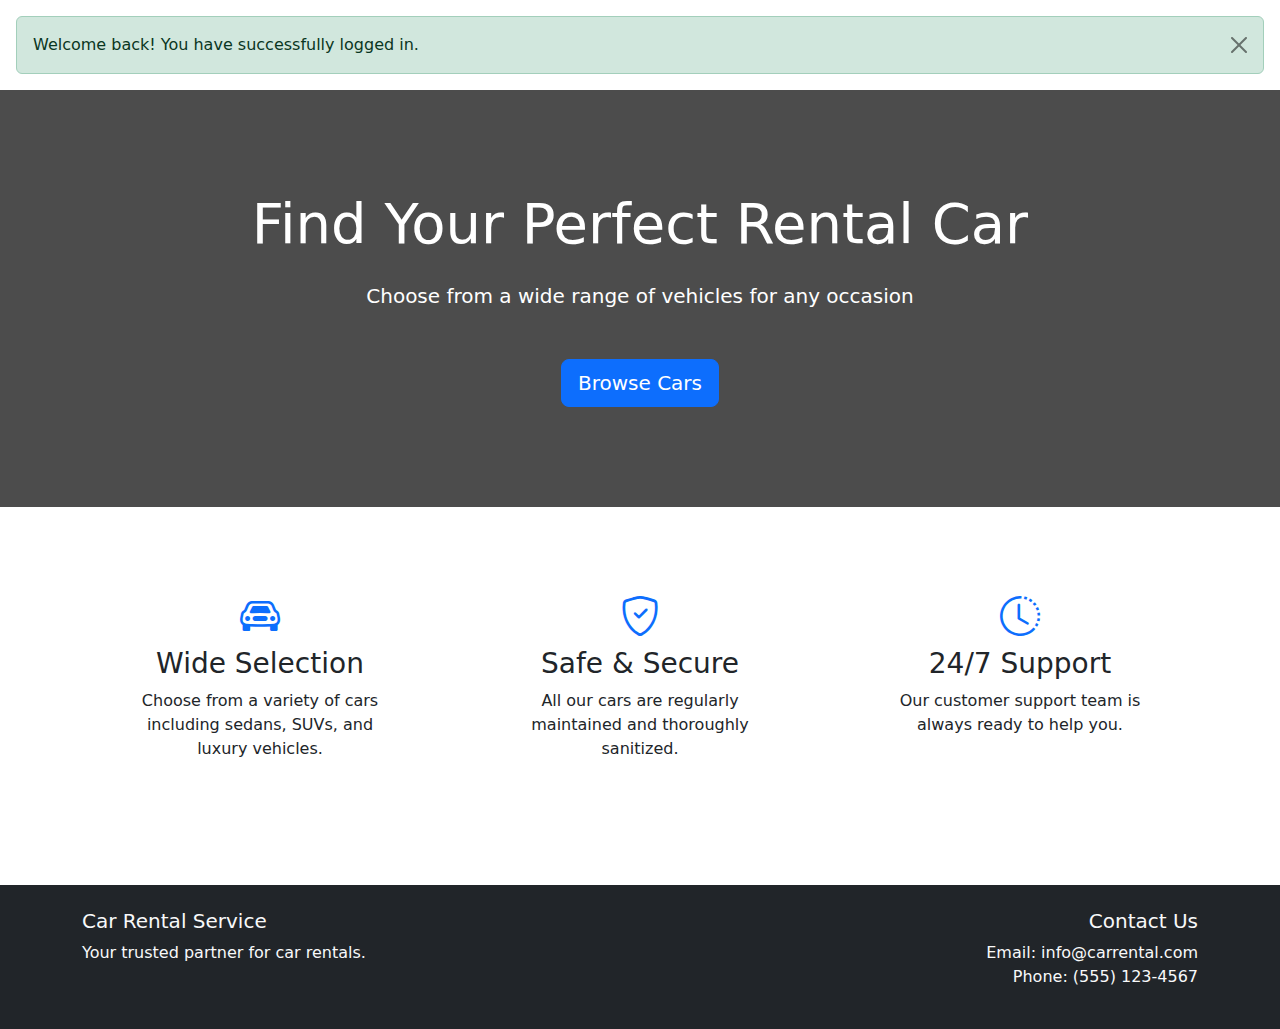
==== target/classes/templates/index.html @ 2fb38b78 "first commit" ====
<!DOCTYPE html>
<html xmlns:th="http://www.thymeleaf.org"
      xmlns:sec="http://www.thymeleaf.org/extras/spring-security"
      xmlns:layout="http://www.ultraq.net.nz/thymeleaf/layout"
      layout:decorate="~{layout}">
<head>
    <meta charset="UTF-8">
    <meta name="viewport" content="width=device-width, initial-scale=1.0">
    <title>Welcome - Car Rental Service</title>
    <link href="https://cdn.jsdelivr.net/npm/bootstrap@5.1.3/dist/css/bootstrap.min.css" rel="stylesheet">
    <link rel="stylesheet" href="https://cdn.jsdelivr.net/npm/bootstrap-icons@1.7.2/font/bootstrap-icons.css">
    <style>
        .hero-section {
            background: linear-gradient(rgba(0, 0, 0, 0.7), rgba(0, 0, 0, 0.7)),
                        url('https://images.unsplash.com/photo-1485291571150-772bcfc10da5?auto=format&fit=crop&w=1920&q=80');
            background-size: cover;
            background-position: center;
            color: white;
            padding: 100px 0;
            margin-bottom: 40px;
        }
        .feature-card {
            border: none;
            transition: transform 0.3s;
            margin-bottom: 20px;
        }
        .feature-card:hover {
            transform: translateY(-10px);
        }
        .feature-icon {
            font-size: 2.5rem;
            color: #0d6efd;
            margin-bottom: 1rem;
        }
    </style>
</head>
<body>
    <div layout:fragment="content">
        <!-- Success Message -->
        <div th:if="${param.login_success}" class="alert alert-success alert-dismissible fade show m-3" role="alert" id="loginAlert">
            Welcome back! You have successfully logged in.
            <button type="button" class="btn-close" data-bs-dismiss="alert" aria-label="Close"></button>
        </div>

        <!-- Hero Section -->
        <section class="hero-section text-center">
            <div class="container">
                <h1 class="display-4 mb-4">Find Your Perfect Rental Car</h1>
                <p class="lead mb-5">Choose from a wide range of vehicles for any occasion</p>
                <a href="/cars" class="btn btn-primary btn-lg">Browse Cars</a>
            </div>
        </section>

        <!-- Features Section -->
        <section class="container mb-5">
            <div class="row">
                <div class="col-md-4">
                    <div class="card feature-card text-center p-4">
                        <div class="card-body">
                            <i class="bi bi-car-front feature-icon"></i>
                            <h3>Wide Selection</h3>
                            <p>Choose from a variety of cars including sedans, SUVs, and luxury vehicles.</p>
                        </div>
                    </div>
                </div>
                <div class="col-md-4">
                    <div class="card feature-card text-center p-4">
                        <div class="card-body">
                            <i class="bi bi-shield-check feature-icon"></i>
                            <h3>Safe & Secure</h3>
                            <p>All our cars are regularly maintained and thoroughly sanitized.</p>
                        </div>
                    </div>
                </div>
                <div class="col-md-4">
                    <div class="card feature-card text-center p-4">
                        <div class="card-body">
                            <i class="bi bi-clock-history feature-icon"></i>
                            <h3>24/7 Support</h3>
                            <p>Our customer support team is always ready to help you.</p>
                        </div>
                    </div>
                </div>
            </div>
        </section>

        <!-- Footer -->
        <footer class="bg-dark text-light py-4">
            <div class="container">
                <div class="row">
                    <div class="col-md-6">
                        <h5>Car Rental Service</h5>
                        <p>Your trusted partner for car rentals.</p>
                    </div>
                    <div class="col-md-6 text-md-end">
                        <h5>Contact Us</h5>
                        <p>Email: info@carrental.com<br>Phone: (555) 123-4567</p>
                    </div>
                </div>
            </div>
        </footer>
    </div>

    <script src="https://cdn.jsdelivr.net/npm/bootstrap@5.1.3/dist/js/bootstrap.bundle.min.js"></script>
    <script th:inline="javascript">
        document.addEventListener('DOMContentLoaded', function() {
            // Auto-hide alert after 5 seconds
            var alertElement = document.getElementById('loginAlert');
            if (alertElement) {
                setTimeout(function() {
                    var bsAlert = new bootstrap.Alert(alertElement);
                    bsAlert.close();
                }, 5000);
            }

            // Clean up URL parameters
            if (window.history.replaceState) {
                var cleanUrl = window.location.protocol + "//" + window.location.host + window.location.pathname;
                window.history.replaceState({}, document.title, cleanUrl);
            }
        });
    </script>
</body>
</html>
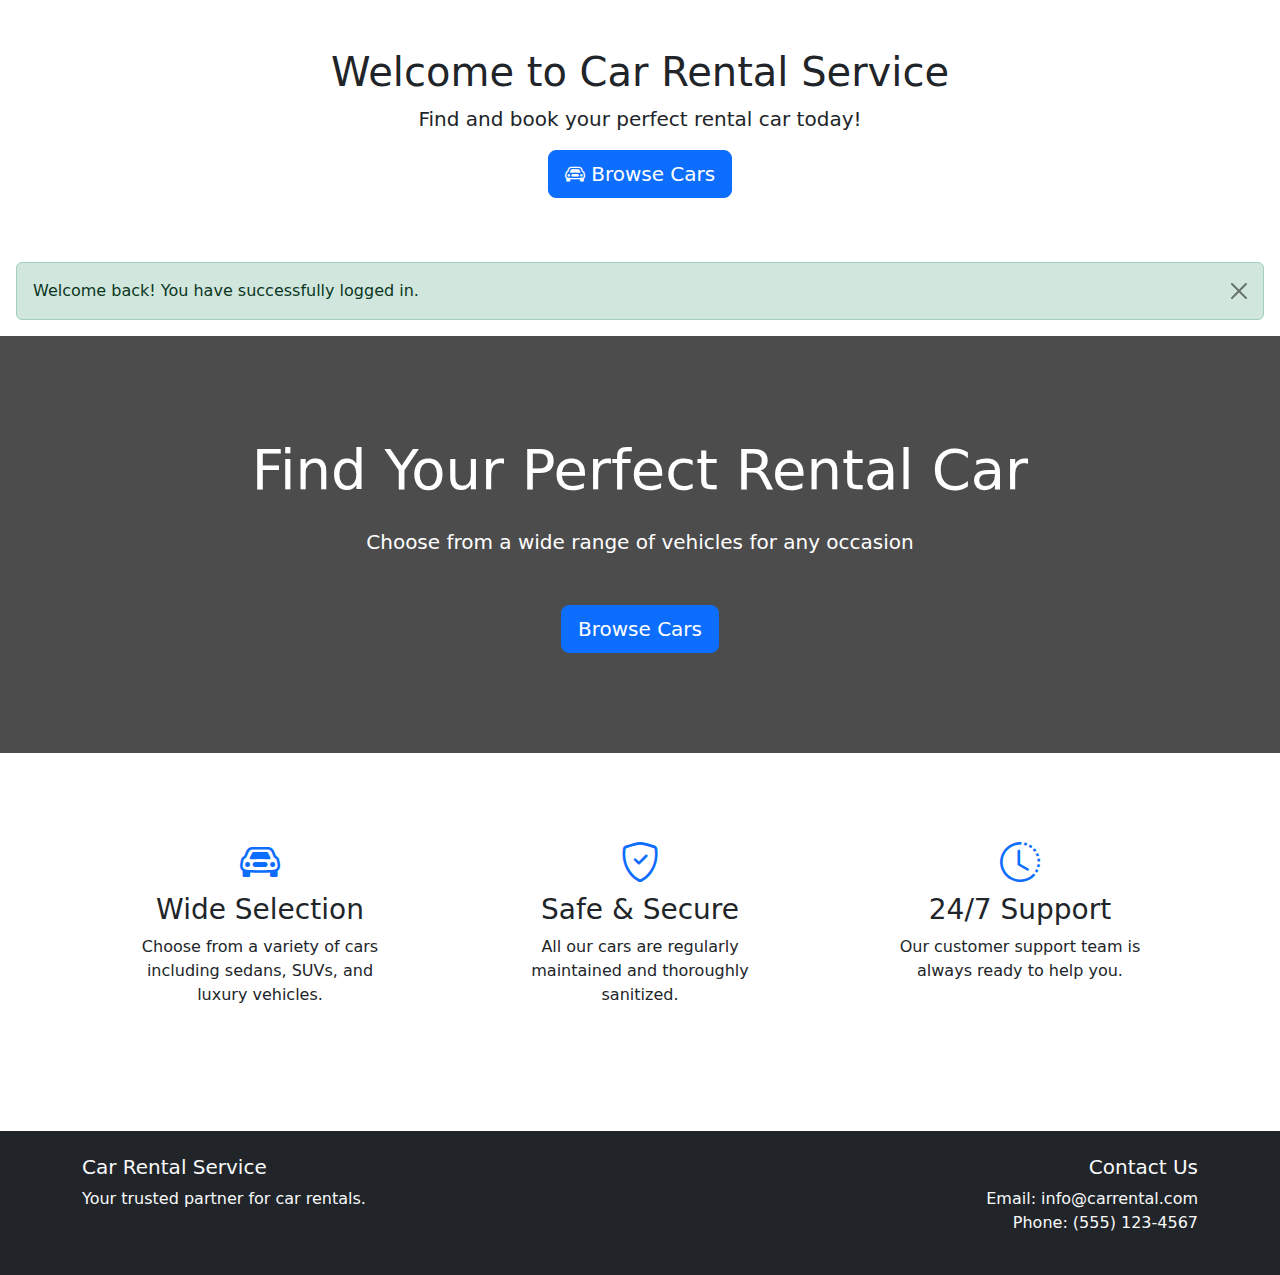
==== commit 3fc25087: "second" ====
--- a/target/classes/templates/index.html
+++ b/target/classes/templates/index.html
@@ -36,6 +36,16 @@
 </head>
 <body>
     <div layout:fragment="content">
+        <div class="container py-5">
+            <div class="text-center">
+                <h1>Welcome to Car Rental Service</h1>
+                <p class="lead">Find and book your perfect rental car today!</p>
+                <a th:href="@{/cars}" class="btn btn-primary btn-lg">
+                    <i class="bi bi-car-front"></i> Browse Cars
+                </a>
+            </div>
+        </div>
+
         <!-- Success Message -->
         <div th:if="${param.login_success}" class="alert alert-success alert-dismissible fade show m-3" role="alert" id="loginAlert">
             Welcome back! You have successfully logged in.
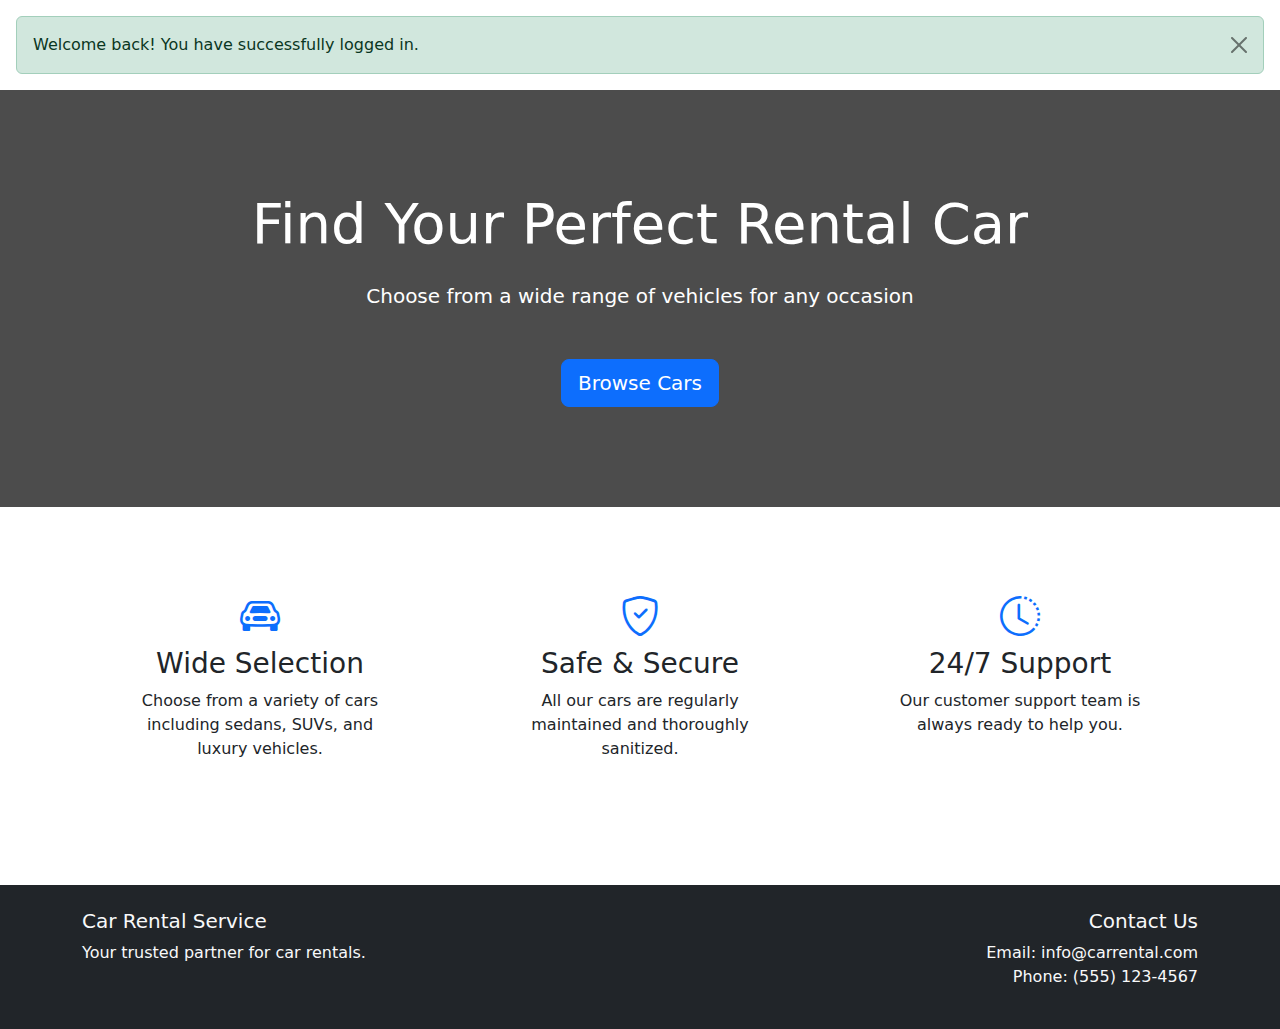
==== commit c7f6c266: "Done" ====
--- a/target/classes/templates/index.html
+++ b/target/classes/templates/index.html
@@ -36,16 +36,6 @@
 </head>
 <body>
     <div layout:fragment="content">
-        <div class="container py-5">
-            <div class="text-center">
-                <h1>Welcome to Car Rental Service</h1>
-                <p class="lead">Find and book your perfect rental car today!</p>
-                <a th:href="@{/cars}" class="btn btn-primary btn-lg">
-                    <i class="bi bi-car-front"></i> Browse Cars
-                </a>
-            </div>
-        </div>
-
         <!-- Success Message -->
         <div th:if="${param.login_success}" class="alert alert-success alert-dismissible fade show m-3" role="alert" id="loginAlert">
             Welcome back! You have successfully logged in.
